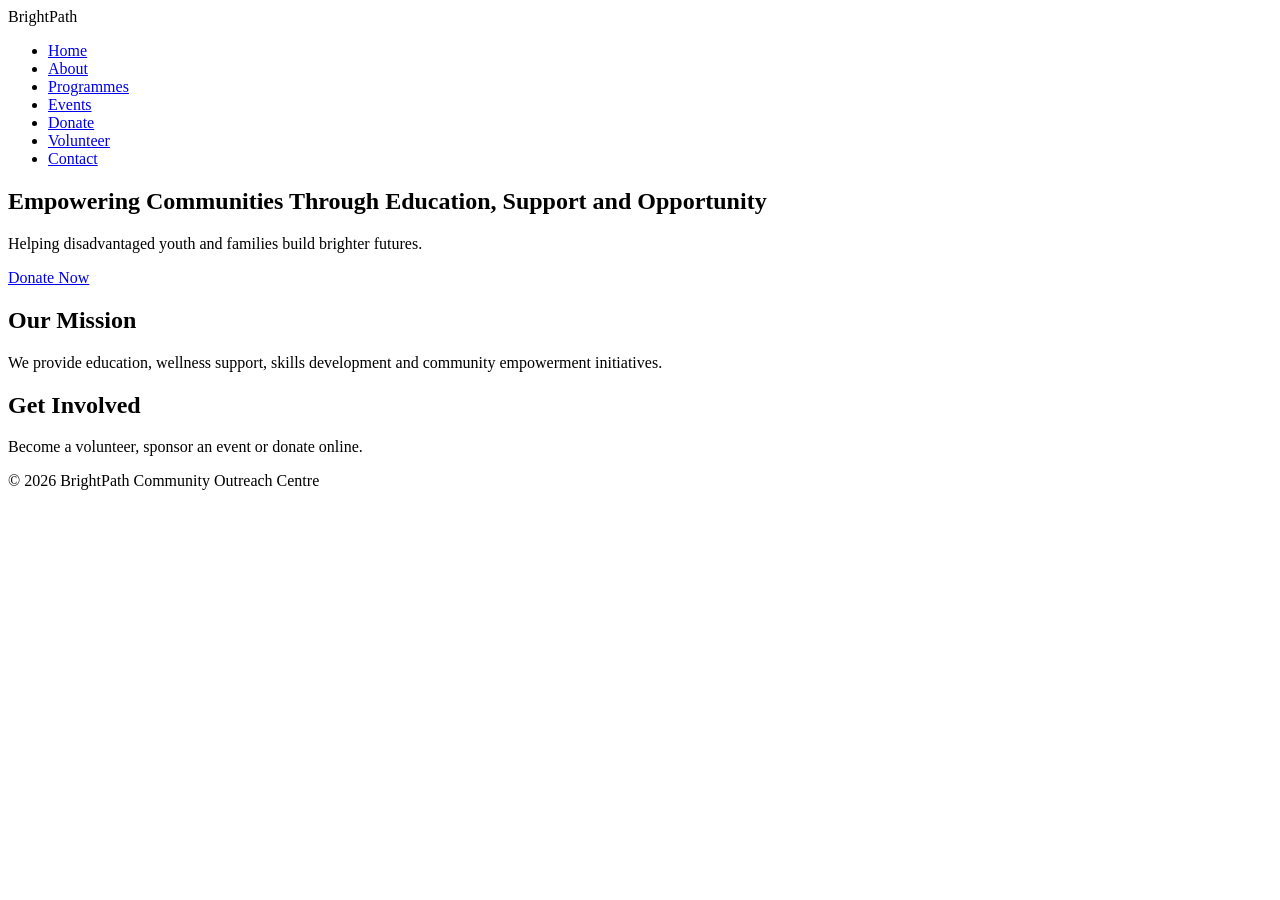
==== index.html @ 3cd53d57 "Add files via upload" ====
<!DOCTYPE html>
<html lang="en">
<head>
<meta charset="UTF-8">
<meta name="viewport" content="width=device-width, initial-scale=1.0">
<title>BrightPath | Home</title>
<link rel="stylesheet" href="css/style.css">
<script defer src="js/script.js"></script>
</head>
<body>
<!-- Main site header -->
<header>
<div class="logo">BrightPath</div>
<nav>
<ul>
<li><a href="index.html">Home</a></li>
<li><a href="about.html">About</a></li>
<li><a href="programmes.html">Programmes</a></li>
<li><a href="events.html">Events</a></li>
<li><a href="donate.html">Donate</a></li>
<li><a href="volunteer.html">Volunteer</a></li>
<li><a href="contact.html">Contact</a></li>
</ul>
</nav>
</header>
<main>
<section class="hero">
<h1>Empowering Communities Through Education, Support and Opportunity</h1>
<p>Helping disadvantaged youth and families build brighter futures.</p>
<a href="donate.html" class="btn">Donate Now</a>
</section>
<section>
<h2>Our Mission</h2>
<p>We provide education, wellness support, skills development and community empowerment initiatives.</p>
</section>
<section>
<h2>Get Involved</h2>
<p>Become a volunteer, sponsor an event or donate online.</p>
</section>
</main>
<footer><p>&copy; 2026 BrightPath Community Outreach Centre</p></footer>
</body>
</html>
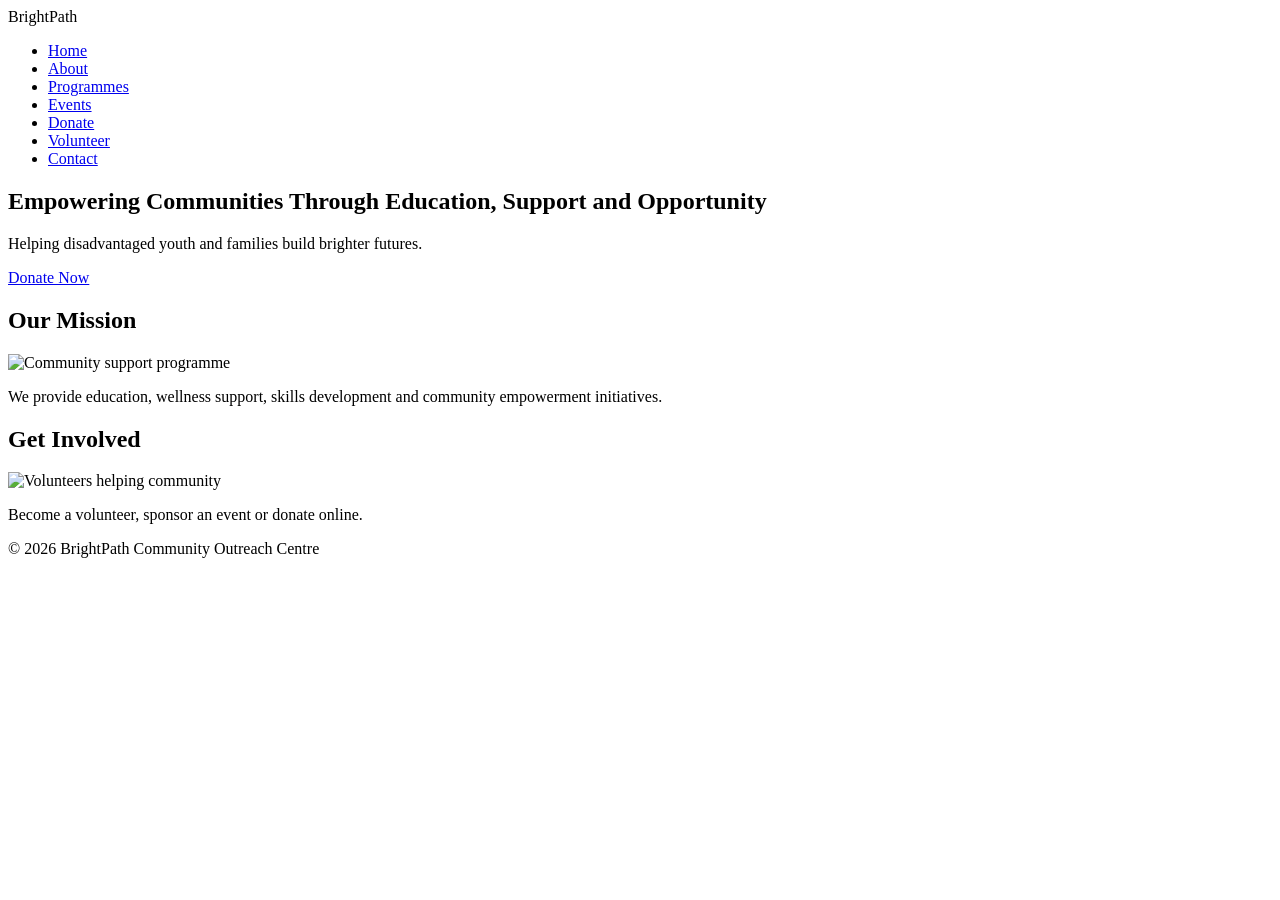
==== commit 3ccf56e7: "Add files via upload" ====
--- a/index.html
+++ b/index.html
@@ -5,6 +5,15 @@
 <meta name="viewport" content="width=device-width, initial-scale=1.0">
 <title>BrightPath | Home</title>
 <link rel="stylesheet" href="css/style.css">
+<link rel="stylesheet" type="text/css" href="assets/css/bootstrap.min.css">
+
+    <link rel="stylesheet" type="text/css" href="assets/css/font-awesome.css">
+
+    <link rel="stylesheet" href="assets/css/templatemo-hexashop.css">
+
+    <link rel="stylesheet" href="assets/css/owl-carousel.css">
+
+    <link rel="stylesheet" href="assets/css/lightbox.css">
 <script defer src="js/script.js"></script>
 </head>
 <body>
@@ -31,10 +40,12 @@
 </section>
 <section>
 <h2>Our Mission</h2>
+<img src="images/community.jpg" alt="Community support programme">
 <p>We provide education, wellness support, skills development and community empowerment initiatives.</p>
 </section>
 <section>
 <h2>Get Involved</h2>
+<img src="images/volunteer.jpg" alt="Volunteers helping community">
 <p>Become a volunteer, sponsor an event or donate online.</p>
 </section>
 </main>
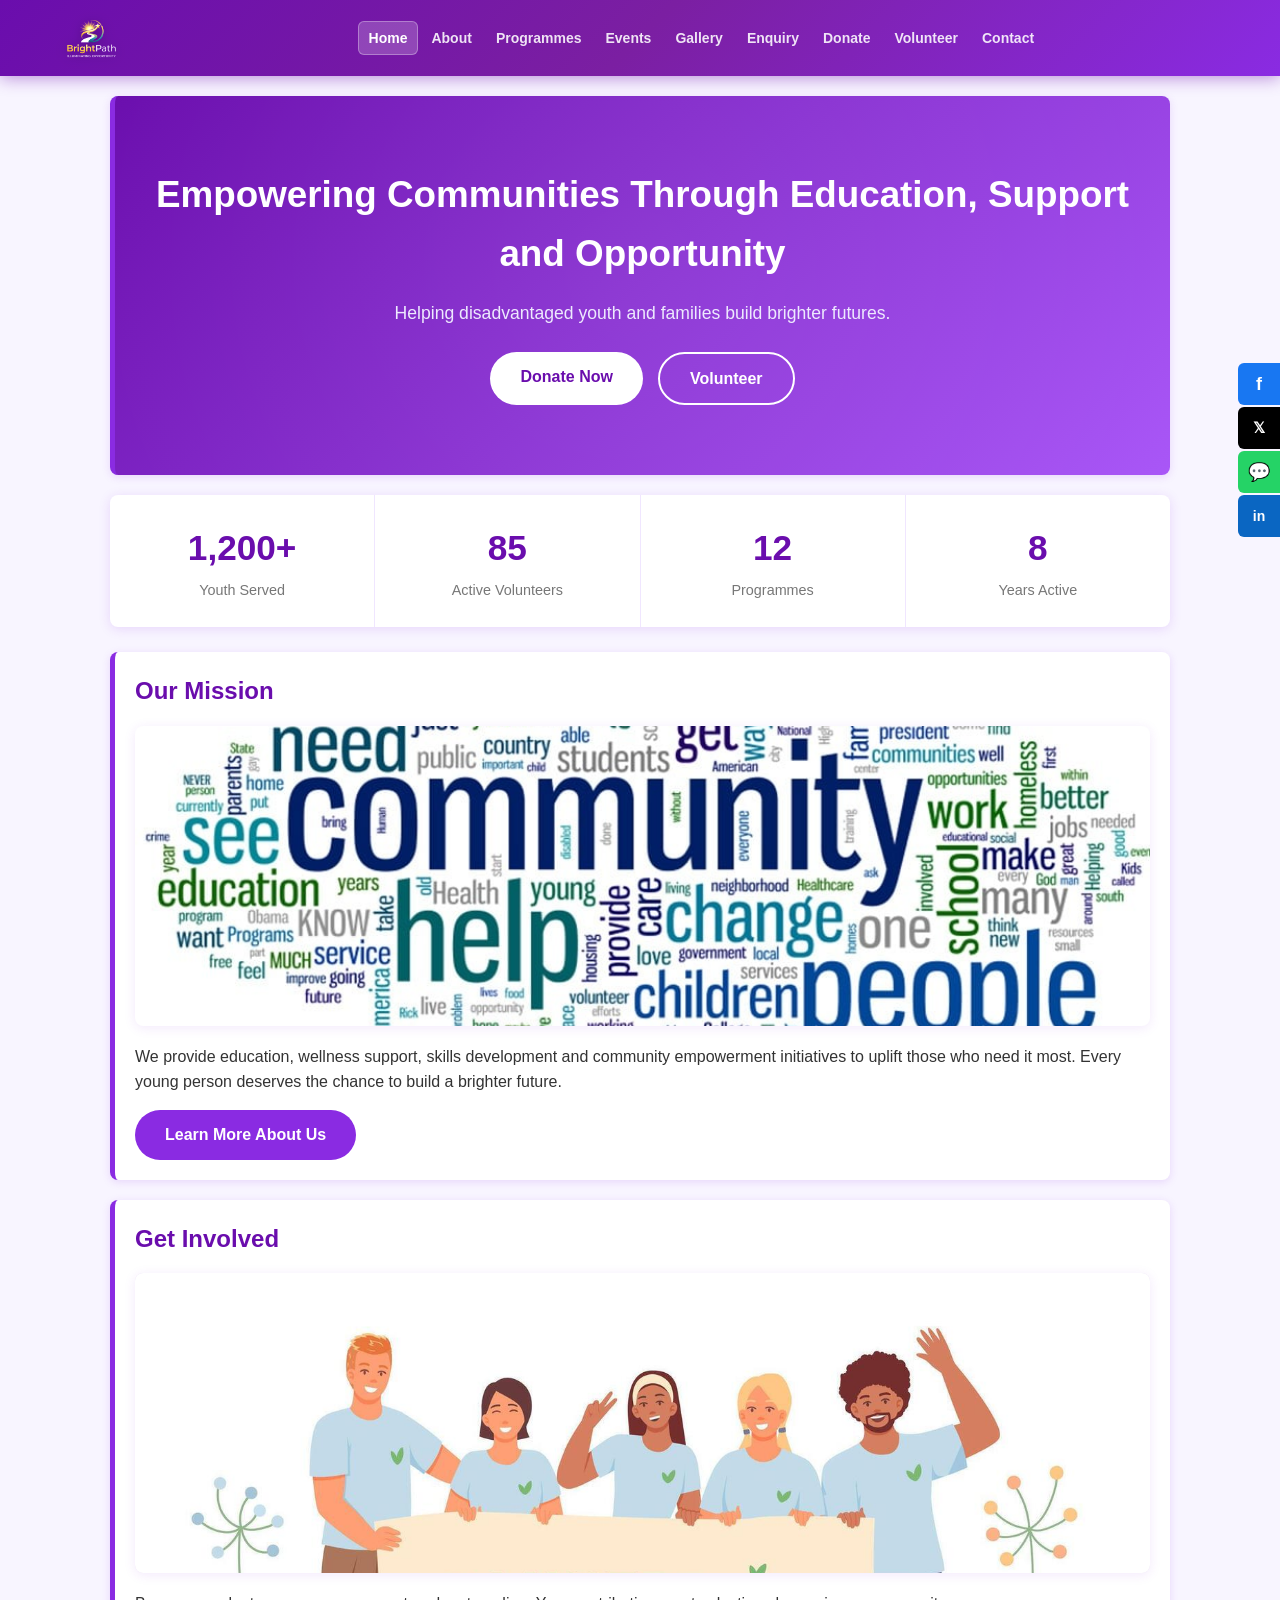
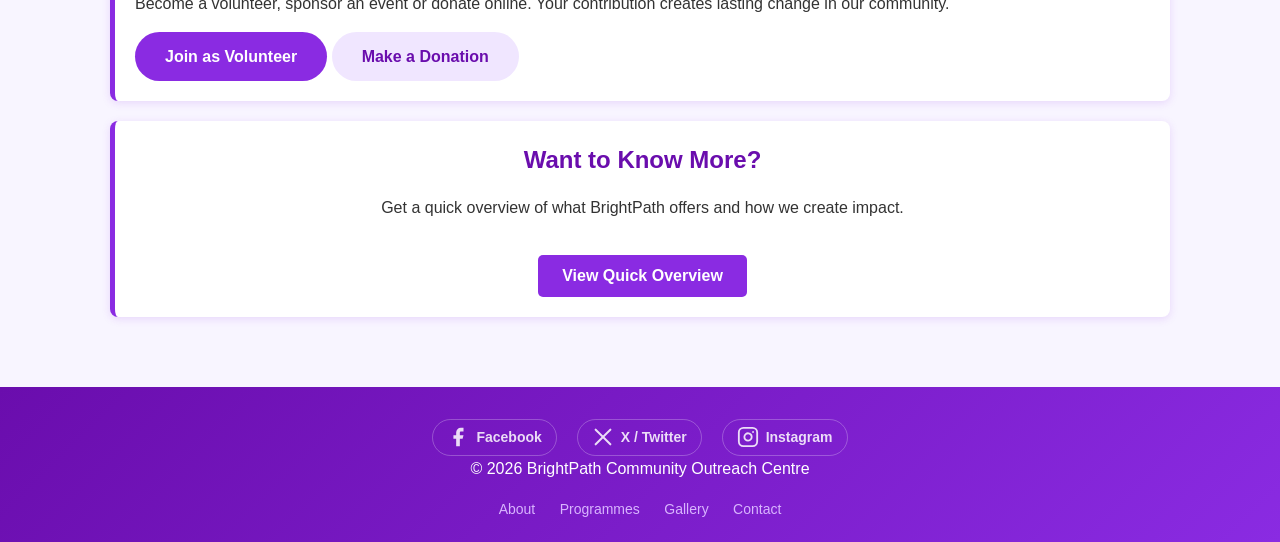
==== commit e30a21bb: "Add files via upload" ====
--- a/index.html
+++ b/index.html
@@ -1,54 +1,231 @@
-<!DOCTYPE html>
-<html lang="en">
-<head>
-<meta charset="UTF-8">
-<meta name="viewport" content="width=device-width, initial-scale=1.0">
-<title>BrightPath | Home</title>
-<link rel="stylesheet" href="css/style.css">
-<link rel="stylesheet" type="text/css" href="assets/css/bootstrap.min.css">
-
-    <link rel="stylesheet" type="text/css" href="assets/css/font-awesome.css">
-
-    <link rel="stylesheet" href="assets/css/templatemo-hexashop.css">
-
-    <link rel="stylesheet" href="assets/css/owl-carousel.css">
-
-    <link rel="stylesheet" href="assets/css/lightbox.css">
-<script defer src="js/script.js"></script>
-</head>
-<body>
-<!-- Main site header -->
-<header>
-<div class="logo">BrightPath</div>
-<nav>
-<ul>
-<li><a href="index.html">Home</a></li>
-<li><a href="about.html">About</a></li>
-<li><a href="programmes.html">Programmes</a></li>
-<li><a href="events.html">Events</a></li>
-<li><a href="donate.html">Donate</a></li>
-<li><a href="volunteer.html">Volunteer</a></li>
-<li><a href="contact.html">Contact</a></li>
-</ul>
-</nav>
-</header>
-<main>
-<section class="hero">
-<h1>Empowering Communities Through Education, Support and Opportunity</h1>
-<p>Helping disadvantaged youth and families build brighter futures.</p>
-<a href="donate.html" class="btn">Donate Now</a>
-</section>
-<section>
-<h2>Our Mission</h2>
-<img src="images/community.jpg" alt="Community support programme">
-<p>We provide education, wellness support, skills development and community empowerment initiatives.</p>
-</section>
-<section>
-<h2>Get Involved</h2>
-<img src="images/volunteer.jpg" alt="Volunteers helping community">
-<p>Become a volunteer, sponsor an event or donate online.</p>
-</section>
-</main>
-<footer><p>&copy; 2026 BrightPath Community Outreach Centre</p></footer>
-</body>
-</html>+<!DOCTYPE html>
+<html lang="en-ZA">
+<head>
+  <!-- Encoding & Viewport -->
+  <meta charset="UTF-8">
+  <meta name="viewport" content="width=device-width, initial-scale=1.0">
+
+  <!-- Primary SEO -->
+  <title>BrightPath | Empowering Youth in Johannesburg</title>
+  <meta name="description" content="BrightPath provides free education, skills training and wellness support to disadvantaged youth and families in Johannesburg, South Africa. Donate or volunteer today.">
+  <meta name="keywords" content="community outreach Johannesburg, youth development South Africa, free education Soweto, disadvantaged youth support, volunteer Johannesburg, donate charity South Africa">
+  <meta name="author" content="BrightPath Community Outreach Centre">
+  <meta name="robots" content="index, follow, max-snippet:-1, max-image-preview:large, max-video-preview:-1">
+  <link rel="canonical" href="https://www.brightpath.org.za/index.html">
+  <link rel="alternate" hreflang="en-ZA" href="https://www.brightpath.org.za/index.html">
+
+  <!-- Open Graph (Facebook / LinkedIn / WhatsApp) -->
+  <meta property="og:type" content="website">
+  <meta property="og:title" content="BrightPath Community Outreach Centre | Empowering Youth in Johannesburg">
+  <meta property="og:description" content="BrightPath provides free education, skills training and wellness support to disadvantaged youth and families in Johannesburg, South Africa. Donate or volunteer today.">
+  <meta property="og:url" content="https://www.brightpath.org.za/index.html">
+  <meta property="og:site_name" content="BrightPath Community Outreach Centre">
+  <meta property="og:image" content="https://www.brightpath.org.za/images/og-image.jpg">
+  <meta property="og:image:width" content="1200">
+  <meta property="og:image:height" content="630">
+  <meta property="og:locale" content="en_ZA">
+
+  <!-- Twitter / X Card -->
+  <meta name="twitter:card" content="summary_large_image">
+  <meta name="twitter:site" content="@brightpathsa">
+  <meta name="twitter:title" content="BrightPath Community Outreach Centre | Empowering Youth in Johannesburg">
+  <meta name="twitter:description" content="BrightPath provides free education, skills training and wellness support to disadvantaged youth and families in Johannesburg, South Africa. Donate or volunteer today.">
+  <meta name="twitter:image" content="https://www.brightpath.org.za/images/og-image.jpg">
+
+  <!-- Local SEO & Geo -->
+  <meta name="geo.region" content="ZA-GP">
+  <meta name="geo.placename" content="Soweto, Johannesburg">
+  <meta name="geo.position" content="-26.2631;27.8587">
+  <meta name="ICBM" content="-26.2631, 27.8587">
+
+  <!-- Performance: Resource Hints -->
+  <link rel="preconnect" href="https://code.jquery.com">
+  <link rel="dns-prefetch" href="https://code.jquery.com">
+  <link rel="preconnect" href="https://images.unsplash.com" crossorigin>
+  <link rel="dns-prefetch" href="https://images.unsplash.com">
+
+  <!-- Favicon -->
+  <link rel="icon" type="image/svg+xml" href="data:image/svg+xml,<svg xmlns='http://www.w3.org/2000/svg' viewBox='0 0 32 32'><rect width='32' height='32' rx='6' fill='%238a2be2'/><text x='16' y='22' font-family='Arial' font-size='18' font-weight='bold' text-anchor='middle' fill='white'>B</text></svg>">
+  <link rel="apple-touch-icon" href="data:image/svg+xml,<svg xmlns='http://www.w3.org/2000/svg' viewBox='0 0 32 32'><rect width='32' height='32' rx='6' fill='%238a2be2'/><text x='16' y='22' font-family='Arial' font-size='18' font-weight='bold' text-anchor='middle' fill='white'>B</text></svg>">
+
+  <!-- Stylesheet -->
+  <link rel="stylesheet" href="css/style.css">
+
+  <!-- Structured Data (Schema.org JSON-LD) -->
+  <script type="application/ld+json">
+{
+  "@context": "https://schema.org",
+  "@type": "NGO",
+  "name": "BrightPath Community Outreach Centre",
+  "url": "https://www.brightpath.org.za",
+  "logo": "https://www.brightpath.org.za/images/logo.png",
+  "description": "BrightPath provides free education, skills training and wellness support to disadvantaged youth and families in Johannesburg.",
+  "address": {
+    "@type": "PostalAddress",
+    "streetAddress": "42 Ubuntu Street",
+    "addressLocality": "Soweto",
+    "addressRegion": "Gauteng",
+    "postalCode": "1804",
+    "addressCountry": "ZA"
+  },
+  "contactPoint": {
+    "@type": "ContactPoint",
+    "telephone": "+27-11-555-1234",
+    "contactType": "customer service",
+    "email": "info@brightpath.org.za",
+    "availableLanguage": "English"
+  },
+  "sameAs": [
+    "https://www.facebook.com/brightpathsa",
+    "https://www.twitter.com/brightpathsa",
+    "https://www.instagram.com/brightpathsa"
+  ],
+  "areaServed": {
+    "@type": "City",
+    "name": "Johannesburg"
+  },
+  "foundingDate": "2018",
+  "nonprofit": true
+}
+</script>
+
+  <script src="https://code.jquery.com/jquery-3.7.1.min.js"></script>
+  <noscript><style>.reveal{opacity:1!important;transform:none!important}</style></noscript>
+</head>
+<body>
+
+<a href="#main-content" id="skip-to-content" style="position:absolute;left:-9999px;top:4px;z-index:9999;background:#6a0dad;color:white;padding:8px 16px;border-radius:4px;font-weight:bold;text-decoration:none" onfocus="this.style.left='4px'" onblur="this.style.left='-9999px'">Skip to main content</a>
+<header role="banner">
+  <div class="header-inner">
+  <a href="index.html" class="logo-wrap" aria-label="BrightPath Home">
+      <img src="images/Bright_path_logo.png"
+           alt="BrightPath Community Outreach Centre"
+           class="site-logo">
+    </a>
+    <nav aria-label="Primary navigation">
+    <ul>
+      <li><a href="index.html" class="active">Home</a></li>
+      <li><a href="about.html">About</a></li>
+      <li><a href="programmes.html">Programmes</a></li>
+      <li><a href="events.html">Events</a></li>
+      <li><a href="gallery.html">Gallery</a></li>
+      <li><a href="enquiry.html">Enquiry</a></li>
+      <li><a href="donate.html">Donate</a></li>
+      <li><a href="volunteer.html">Volunteer</a></li>
+      <li><a href="contact.html">Contact</a></li>
+    </ul>
+  </nav>
+  </div>
+</header>
+
+<main id="main-content">
+
+  <!-- HERO -->
+  <section class="hero">
+    <h1>Empowering Communities Through Education, Support and Opportunity</h1>
+    <p>Helping disadvantaged youth and families build brighter futures.</p>
+    <div class="btn-group">
+      <a href="donate.html" class="btn">Donate Now</a>
+      <a href="volunteer.html" class="btn btn-outline">Volunteer</a>
+    </div>
+  </section>
+
+  <!-- ANIMATED STATS -->
+  <div class="stats-bar reveal">
+    <div class="stat-item">
+      <span class="stat-number" data-target="1200" data-suffix="+">0</span>
+      <span class="stat-label">Youth Served</span>
+    </div>
+    <div class="stat-item">
+      <span class="stat-number" data-target="85" data-suffix="">0</span>
+      <span class="stat-label">Active Volunteers</span>
+    </div>
+    <div class="stat-item">
+      <span class="stat-number" data-target="12" data-suffix="">0</span>
+      <span class="stat-label">Programmes</span>
+    </div>
+    <div class="stat-item">
+      <span class="stat-number" data-target="8" data-suffix="">0</span>
+      <span class="stat-label">Years Active</span>
+    </div>
+  </div>
+
+  <!-- MISSION -->
+  <section class="reveal">
+    <h2>Our Mission</h2>
+    <img src="images/community.jpg" alt="Community support programme — BrightPath outreach in Johannesburg" loading="lazy" class="content-img focus-center">
+    <p>We provide education, wellness support, skills development and community empowerment
+       initiatives to uplift those who need it most. Every young person deserves the chance
+       to build a brighter future.</p>
+    <a href="about.html" class="btn btn-purple">Learn More About Us</a>
+  </section>
+
+  <!-- GET INVOLVED -->
+  <section class="reveal">
+    <h2>Get Involved</h2>
+    <img src="images/volunteer.jpg" alt="Volunteers helping community members at BrightPath" loading="lazy" class="content-img focus-top">
+    <p>Become a volunteer, sponsor an event or donate online.
+       Your contribution creates lasting change in our community.</p>
+    <div class="btn-group" style="justify-content:flex-start">
+      <a href="volunteer.html" class="btn btn-purple">Join as Volunteer</a>
+      <a href="donate.html" class="btn" style="background:#f0e6ff;color:#6a0dad">Make a Donation</a>
+    </div>
+  </section>
+
+  <!-- QUICK INFO MODAL TRIGGER -->
+  <section class="reveal" style="text-align:center">
+    <h2>Want to Know More?</h2>
+    <p>Get a quick overview of what BrightPath offers and how we create impact.</p>
+    <button data-modal="info-modal">View Quick Overview</button>
+  </section>
+
+</main>
+
+<!-- MODAL: Quick Overview -->
+<div class="modal-overlay" id="info-modal">
+  <div class="modal-box">
+    <button class="modal-close" aria-label="Close">&times;</button>
+    <span class="modal-badge">About BrightPath</span>
+    <h2 style="color:#6a0dad;margin-bottom:12px">What We Do</h2>
+    <p>BrightPath Community Outreach Centre has been serving disadvantaged communities since 2018. We run three core programme streams:</p>
+    <ul style="margin-left:20px;margin-top:8px">
+      <li><strong>Education</strong> — Tutoring, digital literacy, skills training</li>
+      <li><strong>Wellness</strong> — Mental health workshops, counselling referrals</li>
+      <li><strong>Community</strong> — Food drives, leadership camps, charity events</li>
+    </ul>
+    <p style="margin-top:12px">All programmes are free for qualifying community members.</p>
+    <a href="about.html" class="btn btn-purple" style="display:inline-block;margin-top:8px">Read Our Full Story</a>
+  </div>
+</div>
+
+<footer role="contentinfo">
+  <div class="footer-social" aria-label="BrightPath on social media">
+    <a href="https://www.facebook.com/brightpathsa" target="_blank" rel="noopener noreferrer me" aria-label="BrightPath on Facebook">
+      <svg xmlns="http://www.w3.org/2000/svg" width="22" height="22" viewBox="0 0 24 24" fill="currentColor" aria-hidden="true"><path d="M18 2h-3a5 5 0 0 0-5 5v3H7v4h3v8h4v-8h3l1-4h-4V7a1 1 0 0 1 1-1h3z"/></svg>
+      Facebook
+    </a>
+    <a href="https://www.twitter.com/brightpathsa" target="_blank" rel="noopener noreferrer me" aria-label="BrightPath on X (Twitter)">
+      <svg xmlns="http://www.w3.org/2000/svg" width="22" height="22" viewBox="0 0 24 24" fill="currentColor" aria-hidden="true"><path d="M4 4l16 16M4 20 20 4" stroke="currentColor" stroke-width="2.2" stroke-linecap="round" fill="none"/></svg>
+      X / Twitter
+    </a>
+    <a href="https://www.instagram.com/brightpathsa" target="_blank" rel="noopener noreferrer me" aria-label="BrightPath on Instagram">
+      <svg xmlns="http://www.w3.org/2000/svg" width="22" height="22" viewBox="0 0 24 24" fill="none" stroke="currentColor" stroke-width="2" stroke-linecap="round" stroke-linejoin="round" aria-hidden="true"><rect x="2" y="2" width="20" height="20" rx="5" ry="5"/><path d="M16 11.37A4 4 0 1 1 12.63 8 4 4 0 0 1 16 11.37z"/><line x1="17.5" y1="6.5" x2="17.51" y2="6.5"/></svg>
+      Instagram
+    </a>
+  </div>
+  <p>&copy; 2026 BrightPath Community Outreach Centre</p>
+  <div class="footer-links">
+    <a href="about.html">About</a>
+    <a href="programmes.html">Programmes</a>
+    <a href="gallery.html">Gallery</a>
+    <a href="contact.html">Contact</a>
+  </div>
+</footer>
+
+<button id="back-to-top" title="Back to top">&#8679;</button>
+<div id="toast"></div>
+
+<script src="js/main.js" defer></script>
+  <script src="js/seo.js" defer></script>
+</body>
+</html>
--- a/css/style.css
+++ b/css/style.css
@@ -0,0 +1,1406 @@
+/* =========================
+   CSS RESET
+========================= */
+* {
+    margin: 0;
+    padding: 0;
+    box-sizing: border-box;
+}
+
+/* =========================
+   BODY
+========================= */
+body {
+    font-family: Arial, sans-serif;
+    line-height: 1.6;
+    background-color: #f8f5ff;
+    color: #333;
+    overflow-x: hidden;
+}
+
+/* =========================
+   HEADER
+========================= */
+header {
+    background: linear-gradient(135deg, #6a0dad 0%, #7b1fa2 50%, #8a2be2 100%);
+    color: white;
+    padding: 0 24px;
+    position: sticky;
+    top: 0;
+    z-index: 1000;
+    box-shadow: 0 2px 16px rgba(106, 13, 173, 0.45);
+}
+
+.header-inner {
+    max-width: 1200px;
+    margin: 0 auto;
+    display: flex;
+    align-items: center;
+    justify-content: space-between;
+    gap: 20px;
+    min-height: 76px;
+}
+
+/* Logo — transparent, sits directly on header gradient */
+.logo-wrap {
+    display: inline-flex;
+    align-items: center;
+    text-decoration: none;
+    background: none;
+    border-radius: 0;
+    padding: 4px 0;
+    transition: transform 0.22s ease, filter 0.22s ease;
+    flex-shrink: 0;
+}
+
+.logo-wrap:hover {
+    transform: scale(1.05) translateY(-1px);
+    filter: brightness(1.12) drop-shadow(0 4px 12px rgba(255,210,80,0.35));
+}
+
+.site-logo {
+    height: 56px;
+    width: auto;
+    display: block;
+    border-radius: 0;
+    margin: 0;
+    /* Boost whites and gold so logo reads clearly on purple */
+    filter: drop-shadow(0 1px 6px rgba(0,0,0,0.30))
+            brightness(1.08);
+}
+
+/* =========================
+   NAVIGATION
+========================= */
+nav { flex: 1; display: flex; justify-content: center; }
+
+nav ul {
+    list-style: none;
+    padding: 0;
+    margin: 0;
+    display: flex;
+    flex-wrap: wrap;
+    justify-content: center;
+    align-items: center;
+    gap: 2px;
+}
+
+nav ul li { display: inline; }
+
+nav a {
+    color: rgba(255,255,255,0.88);
+    text-decoration: none;
+    font-weight: 600;
+    font-size: 14px;
+    transition: color 0.25s, background 0.25s;
+    padding: 6px 11px;
+    border-radius: 6px;
+    white-space: nowrap;
+    display: inline-block;
+}
+
+nav a:hover {
+    color: white;
+    background: rgba(255,255,255,0.14);
+}
+
+nav a.active {
+    color: white;
+    background: rgba(255,255,255,0.2);
+    box-shadow: inset 0 0 0 1px rgba(255,255,255,0.3);
+}
+
+/* =========================
+   MAIN CONTENT
+========================= */
+main {
+    max-width: 1100px;
+    margin: auto;
+    padding: 20px;
+}
+
+/* =========================
+   HERO SECTION
+========================= */
+.hero {
+    background: linear-gradient(135deg, #6a0dad, #a855f7);
+    color: white;
+    padding: 70px 30px;
+    border-radius: 8px;
+    text-align: center;
+    margin-bottom: 20px;
+    position: relative;
+    overflow: hidden;
+}
+
+.hero::before {
+    content: '';
+    position: absolute;
+    top: -50%;
+    left: -50%;
+    width: 200%;
+    height: 200%;
+    background: radial-gradient(circle, rgba(255,255,255,0.05) 0%, transparent 60%);
+    animation: pulse-bg 6s ease-in-out infinite;
+}
+
+@keyframes pulse-bg {
+    0%, 100% { transform: scale(1); opacity: 0.5; }
+    50% { transform: scale(1.1); opacity: 1; }
+}
+
+.hero h1 {
+    font-size: 2.3rem;
+    margin-bottom: 15px;
+    color: white;
+    position: relative;
+    animation: fadeInDown 0.8s ease forwards;
+}
+
+.hero p {
+    font-size: 1.1rem;
+    color: #ede9fe;
+    margin-bottom: 25px;
+    position: relative;
+    animation: fadeInUp 0.8s ease 0.2s both;
+}
+
+.hero .btn-group {
+    display: flex;
+    gap: 15px;
+    justify-content: center;
+    flex-wrap: wrap;
+    position: relative;
+    animation: fadeInUp 0.8s ease 0.4s both;
+}
+
+/* =========================
+   BUTTONS
+========================= */
+.btn {
+    display: inline-block;
+    background-color: white;
+    color: #6a0dad;
+    padding: 12px 30px;
+    border-radius: 30px;
+    text-decoration: none;
+    font-weight: bold;
+    font-size: 16px;
+    transition: background-color 0.3s, transform 0.2s, box-shadow 0.3s;
+    border: none;
+    cursor: pointer;
+    font-family: Arial, sans-serif;
+}
+
+.btn:hover {
+    background-color: #ede9fe;
+    transform: translateY(-2px);
+    box-shadow: 0 6px 20px rgba(106,13,173,0.3);
+}
+
+.btn-purple {
+    background-color: #8a2be2;
+    color: white;
+}
+
+.btn-purple:hover {
+    background-color: #6a0dad;
+    color: white;
+}
+
+.btn-outline {
+    background: transparent;
+    color: white;
+    border: 2px solid white;
+}
+
+.btn-outline:hover {
+    background: white;
+    color: #6a0dad;
+}
+
+button,
+input[type="submit"] {
+    background-color: #8a2be2;
+    color: white;
+    border: none;
+    padding: 12px 24px;
+    border-radius: 5px;
+    cursor: pointer;
+    font-size: 16px;
+    font-weight: bold;
+    margin-top: 20px;
+    font-family: Arial, sans-serif;
+    transition: background-color 0.3s, transform 0.2s, box-shadow 0.3s;
+}
+
+button:hover,
+input[type="submit"]:hover {
+    background-color: #6a0dad;
+    transform: translateY(-2px);
+    box-shadow: 0 4px 12px rgba(106,13,173,0.3);
+}
+
+/* =========================
+   STATS BAR
+========================= */
+.stats-bar {
+    display: flex;
+    justify-content: center;
+    flex-wrap: wrap;
+    gap: 0;
+    background: white;
+    border-radius: 8px;
+    box-shadow: 0 2px 12px rgba(138,43,226,0.15);
+    margin-bottom: 25px;
+    overflow: hidden;
+}
+
+.stat-item {
+    flex: 1;
+    min-width: 160px;
+    text-align: center;
+    padding: 25px 20px;
+    border-right: 1px solid #f0e6ff;
+    transition: background 0.3s;
+}
+
+.stat-item:last-child { border-right: none; }
+.stat-item:hover { background: #f8f5ff; }
+
+.stat-number {
+    font-size: 2.2rem;
+    font-weight: bold;
+    color: #6a0dad;
+    display: block;
+}
+
+.stat-label {
+    font-size: 0.9rem;
+    color: #777;
+    margin-top: 4px;
+}
+
+/* =========================
+   SECTIONS & CARDS
+========================= */
+section {
+    background-color: white;
+    padding: 20px;
+    margin-bottom: 20px;
+    border-radius: 8px;
+    border-left: 5px solid #8a2be2;
+    box-shadow: 0px 2px 8px rgba(138, 43, 226, 0.15);
+    transition: transform 0.3s, box-shadow 0.3s;
+}
+
+section:hover {
+    transform: translateY(-2px);
+    box-shadow: 0 6px 20px rgba(138,43,226,0.2);
+}
+
+.hero:hover { transform: none; box-shadow: none; }
+
+article {
+    background-color: white;
+    padding: 20px;
+    margin-bottom: 20px;
+    border-radius: 8px;
+    border-left: 5px solid #8a2be2;
+    box-shadow: 0px 2px 8px rgba(138, 43, 226, 0.15);
+    transition: transform 0.3s, box-shadow 0.3s;
+}
+
+article:hover {
+    transform: translateY(-2px);
+    box-shadow: 0 6px 20px rgba(138,43,226,0.2);
+}
+
+/* =========================
+   HEADINGS
+========================= */
+h1 { color: #6a0dad; margin-bottom: 15px; }
+h2 { color: #6a0dad; margin-bottom: 15px; }
+p  { margin-bottom: 15px; }
+
+/* =========================
+   IMAGES
+========================= */
+img {
+    max-width: 100%;
+    height: auto;
+    border-radius: 6px;
+    margin-bottom: 15px;
+    display: block;
+}
+
+/* =========================
+   CONTENT IMAGE — uniform
+   framed image on all pages
+========================= */
+.content-img {
+    width: 100%;
+    height: 300px;
+    object-fit: cover;
+    object-position: center 30%;  /* default: favour upper third where subjects usually are */
+    border-radius: 8px;
+    margin-bottom: 18px;
+    display: block;
+    background: #e8ddf5;
+    transition: transform 0.45s ease, box-shadow 0.45s ease;
+    box-shadow: 0 2px 12px rgba(138,43,226,0.10);
+}
+
+.content-img:hover {
+    transform: scale(1.015);
+    box-shadow: 0 6px 22px rgba(138,43,226,0.18);
+}
+
+/* Portrait / people shots — keep faces at the top */
+.content-img.focus-top    { object-position: center 15%; }
+/* Pure landscape / scene shots — true centre */
+.content-img.focus-center { object-position: center center; }
+/* Action / lower-body shots (e.g. food parcels, donations) */
+.content-img.focus-bottom { object-position: center 65%; }
+
+/* Event card thumbnails */
+.event-img {
+    width: 100%;
+    height: 168px;
+    object-fit: cover;
+    object-position: center 25%;   /* favour upper area where subjects are */
+    border-radius: 6px 6px 0 0;
+    margin: -22px -22px 14px -22px; /* bleed to card edges */
+    width: calc(100% + 44px);
+    display: block;
+    background: #e8ddf5;
+    transition: transform 0.4s ease;
+}
+
+.event-card:hover .event-img {
+    transform: scale(1.03);
+}
+
+/* Clip overflow on event card so bleed image stays inside */
+.event-card { overflow: hidden; }
+
+@media (max-width: 768px) {
+    .content-img { height: 230px; }
+    .event-img   { height: 140px; }
+}
+
+@media (max-width: 480px) {
+    .content-img { height: 180px; }
+    .event-img   { height: 120px; margin: -18px -18px 12px -18px; width: calc(100% + 36px); }
+}
+
+/* =========================
+   LISTS
+========================= */
+ul { margin-left: 20px; margin-bottom: 15px; }
+
+/* =========================
+   FORMS
+========================= */
+form { margin-top: 20px; }
+
+label {
+    display: block;
+    font-weight: bold;
+    margin-top: 15px;
+    margin-bottom: 4px;
+    color: #4a0080;
+}
+
+input,
+select,
+textarea {
+    width: 100%;
+    padding: 10px;
+    margin-top: 5px;
+    border: 1px solid #c9a0ff;
+    border-radius: 5px;
+    font-family: Arial, sans-serif;
+    font-size: 15px;
+    box-sizing: border-box;
+    transition: border-color 0.3s, box-shadow 0.3s;
+}
+
+input:focus,
+select:focus,
+textarea:focus {
+    outline: none;
+    border-color: #8a2be2;
+    box-shadow: 0 0 8px rgba(138, 43, 226, 0.35);
+}
+
+textarea {
+    resize: vertical;
+    min-height: 100px;
+}
+
+.form-error {
+    color: #cc0000;
+    font-size: 13px;
+    margin-top: 4px;
+    display: none;
+}
+
+.input-success { border-color: #22c55e !important; }
+.input-error   { border-color: #cc0000 !important; }
+
+/* =========================
+   CONTACT INFO
+========================= */
+.contact-info { margin-bottom: 20px; }
+.contact-info p { font-size: 1.05rem; margin-bottom: 10px; }
+.contact-info a { color: #6a0dad; text-decoration: none; font-weight: bold; }
+.contact-info a:hover { text-decoration: underline; }
+
+/* =========================
+   FOOTER
+========================= */
+footer {
+    background: linear-gradient(135deg, #6a0dad, #8a2be2);
+    color: white;
+    text-align: center;
+    padding: 20px;
+    margin-top: 30px;
+}
+
+footer .footer-links { margin-top: 8px; }
+footer .footer-links a {
+    color: #d8b4fe;
+    text-decoration: none;
+    margin: 0 10px;
+    font-size: 14px;
+    transition: color 0.3s;
+}
+footer .footer-links a:hover { color: white; }
+
+/* =========================
+   SCROLL REVEAL ANIMATION
+========================= */
+.reveal {
+    opacity: 0;
+    transform: translateY(30px);
+    transition: opacity 0.6s ease, transform 0.6s ease;
+}
+
+.reveal.visible {
+    opacity: 1;
+    transform: translateY(0);
+}
+
+/* =========================
+   KEYFRAME ANIMATIONS
+========================= */
+@keyframes fadeInDown {
+    from { opacity: 0; transform: translateY(-25px); }
+    to   { opacity: 1; transform: translateY(0); }
+}
+
+@keyframes fadeInUp {
+    from { opacity: 0; transform: translateY(25px); }
+    to   { opacity: 1; transform: translateY(0); }
+}
+
+@keyframes fadeIn {
+    from { opacity: 0; }
+    to   { opacity: 1; }
+}
+
+@keyframes slideInLeft {
+    from { opacity: 0; transform: translateX(-40px); }
+    to   { opacity: 1; transform: translateX(0); }
+}
+
+@keyframes slideInRight {
+    from { opacity: 0; transform: translateX(40px); }
+    to   { opacity: 1; transform: translateX(0); }
+}
+
+@keyframes bounceIn {
+    0%   { transform: scale(0.3); opacity: 0; }
+    50%  { transform: scale(1.05); }
+    70%  { transform: scale(0.95); }
+    100% { transform: scale(1); opacity: 1; }
+}
+
+/* =========================
+   TABS
+========================= */
+.tabs-nav {
+    display: flex;
+    flex-wrap: wrap;
+    gap: 8px;
+    margin-bottom: 20px;
+    border-bottom: 2px solid #e0d0f0;
+    padding-bottom: 10px;
+}
+
+.tab-btn {
+    background: #f0e6ff;
+    color: #6a0dad;
+    border: none;
+    padding: 10px 22px;
+    border-radius: 25px;
+    cursor: pointer;
+    font-weight: bold;
+    font-size: 15px;
+    margin-top: 0;
+    transition: background 0.3s, color 0.3s, transform 0.2s;
+}
+
+.tab-btn:hover { transform: translateY(-2px); }
+
+.tab-btn.active {
+    background: #8a2be2;
+    color: white;
+    box-shadow: 0 4px 12px rgba(138,43,226,0.3);
+}
+
+.tab-content { display: none; animation: fadeIn 0.4s ease; }
+.tab-content.active { display: block; }
+
+/* =========================
+   ACCORDION
+========================= */
+.accordion-item {
+    background: white;
+    border-radius: 8px;
+    margin-bottom: 10px;
+    border-left: 5px solid #8a2be2;
+    box-shadow: 0 2px 8px rgba(138,43,226,0.1);
+    overflow: hidden;
+}
+
+.accordion-header {
+    width: 100%;
+    background: none;
+    border: none;
+    padding: 16px 20px;
+    text-align: left;
+    font-size: 16px;
+    font-weight: bold;
+    color: #6a0dad;
+    cursor: pointer;
+    display: flex;
+    justify-content: space-between;
+    align-items: center;
+    margin-top: 0;
+    transition: background 0.3s;
+}
+
+.accordion-header:hover {
+    background: #f8f5ff;
+    transform: none;
+    box-shadow: none;
+}
+
+.accordion-icon {
+    font-size: 20px;
+    transition: transform 0.35s ease;
+    color: #8a2be2;
+}
+
+.accordion-item.open .accordion-icon { transform: rotate(45deg); }
+
+.accordion-body {
+    max-height: 0;
+    overflow: hidden;
+    transition: max-height 0.4s ease, padding 0.3s ease;
+    padding: 0 20px;
+}
+
+.accordion-item.open .accordion-body {
+    max-height: 400px;
+    padding: 0 20px 18px;
+}
+
+/* =========================
+   MODAL
+========================= */
+.modal-overlay {
+    display: none;
+    position: fixed;
+    inset: 0;
+    background: rgba(30,0,60,0.65);
+    z-index: 9000;
+    align-items: center;
+    justify-content: center;
+    backdrop-filter: blur(3px);
+}
+
+.modal-overlay.open { display: flex; animation: fadeIn 0.25s ease; }
+
+.modal-box {
+    background: white;
+    border-radius: 12px;
+    padding: 35px 30px;
+    max-width: 520px;
+    width: 90%;
+    position: relative;
+    border-top: 5px solid #8a2be2;
+    animation: bounceIn 0.4s ease;
+    max-height: 80vh;
+    overflow-y: auto;
+}
+
+.modal-close {
+    position: absolute;
+    top: 12px;
+    right: 16px;
+    background: none;
+    border: none;
+    font-size: 26px;
+    color: #999;
+    cursor: pointer;
+    margin-top: 0;
+    transition: color 0.2s, transform 0.2s;
+    padding: 0;
+    line-height: 1;
+}
+
+.modal-close:hover {
+    color: #6a0dad;
+    transform: rotate(90deg);
+    background: none;
+    box-shadow: none;
+}
+
+.modal-badge {
+    display: inline-block;
+    background: #f0e6ff;
+    color: #6a0dad;
+    font-size: 13px;
+    font-weight: bold;
+    padding: 4px 14px;
+    border-radius: 20px;
+    margin-bottom: 12px;
+}
+
+/* =========================
+   EVENTS GRID
+========================= */
+.search-bar-wrap {
+    display: flex;
+    gap: 10px;
+    margin-bottom: 20px;
+    flex-wrap: wrap;
+    align-items: center;
+}
+
+#event-search {
+    flex: 1;
+    min-width: 180px;
+    padding: 11px 16px;
+    border: 2px solid #c9a0ff;
+    border-radius: 30px;
+    font-size: 15px;
+    transition: border-color 0.3s, box-shadow 0.3s;
+    margin-top: 0;
+}
+
+#event-search:focus {
+    border-color: #8a2be2;
+    box-shadow: 0 0 8px rgba(138,43,226,0.3);
+}
+
+.filter-btns { display: flex; gap: 8px; flex-wrap: wrap; }
+
+.filter-btn {
+    background: #f0e6ff;
+    color: #6a0dad;
+    border: none;
+    padding: 9px 18px;
+    border-radius: 20px;
+    cursor: pointer;
+    font-weight: bold;
+    font-size: 14px;
+    margin-top: 0;
+    transition: background 0.3s, color 0.3s;
+}
+
+.filter-btn.active,
+.filter-btn:hover {
+    background: #8a2be2;
+    color: white;
+    transform: none;
+    box-shadow: none;
+}
+
+.events-grid {
+    display: grid;
+    grid-template-columns: repeat(auto-fill, minmax(300px, 1fr));
+    gap: 20px;
+}
+
+.event-card {
+    background: white;
+    border-radius: 10px;
+    border-left: 5px solid #8a2be2;
+    box-shadow: 0 2px 10px rgba(138,43,226,0.15);
+    padding: 22px;
+    cursor: pointer;
+    transition: transform 0.3s, box-shadow 0.3s;
+    animation: fadeInUp 0.5s ease both;
+}
+
+.event-card:hover {
+    transform: translateY(-5px);
+    box-shadow: 0 10px 28px rgba(138,43,226,0.25);
+}
+
+.event-card h3 { color: #6a0dad; margin-bottom: 8px; }
+
+.event-date {
+    display: inline-block;
+    background: #f0e6ff;
+    color: #6a0dad;
+    font-size: 13px;
+    font-weight: bold;
+    padding: 3px 12px;
+    border-radius: 15px;
+    margin-bottom: 10px;
+}
+
+.event-category {
+    display: inline-block;
+    font-size: 12px;
+    font-weight: bold;
+    padding: 3px 10px;
+    border-radius: 12px;
+    margin-left: 6px;
+}
+
+.cat-education { background: #dbeafe; color: #1d4ed8; }
+.cat-community  { background: #dcfce7; color: #15803d; }
+.cat-leadership { background: #fef9c3; color: #854d0e; }
+.cat-wellness   { background: #fce7f3; color: #9d174d; }
+
+.no-results {
+    text-align: center;
+    color: #999;
+    padding: 40px;
+    font-size: 16px;
+    grid-column: 1/-1;
+}
+
+/* =========================
+   GALLERY
+========================= */
+.gallery-grid {
+    display: grid;
+    grid-template-columns: repeat(auto-fill, minmax(230px, 1fr));
+    gap: 14px;
+    margin-top: 20px;
+}
+
+.gallery-item {
+    position: relative;
+    border-radius: 8px;
+    overflow: hidden;
+    cursor: pointer;
+    aspect-ratio: 4/3;
+    box-shadow: 0 2px 8px rgba(138,43,226,0.15);
+}
+
+.gallery-item img {
+    width: 100%;
+    height: 100%;
+    object-fit: cover;
+    display: block;
+    margin: 0;
+    transition: transform 0.4s ease;
+    border-radius: 0;
+}
+
+.gallery-item:hover img { transform: scale(1.07); }
+
+.gallery-overlay {
+    position: absolute;
+    inset: 0;
+    background: rgba(106,13,173,0.6);
+    display: flex;
+    align-items: center;
+    justify-content: center;
+    opacity: 0;
+    transition: opacity 0.3s ease;
+}
+
+.gallery-item:hover .gallery-overlay { opacity: 1; }
+
+.gallery-overlay span {
+    color: white;
+    font-size: 30px;
+    transform: scale(0.7);
+    transition: transform 0.3s;
+}
+
+.gallery-item:hover .gallery-overlay span { transform: scale(1); }
+
+/* =========================
+   LIGHTBOX
+========================= */
+.lightbox {
+    display: none;
+    position: fixed;
+    inset: 0;
+    background: rgba(10,0,30,0.92);
+    z-index: 9999;
+    align-items: center;
+    justify-content: center;
+    animation: fadeIn 0.3s ease;
+}
+
+.lightbox.open { display: flex; }
+
+.lightbox-inner {
+    position: relative;
+    max-width: 880px;
+    width: 92%;
+    text-align: center;
+}
+
+.lightbox-inner img {
+    max-width: 100%;
+    max-height: 75vh;
+    border-radius: 8px;
+    box-shadow: 0 0 40px rgba(138,43,226,0.5);
+    margin: 0 auto;
+    display: block;
+    animation: bounceIn 0.4s ease;
+}
+
+.lightbox-caption {
+    color: #d8b4fe;
+    margin-top: 14px;
+    font-size: 15px;
+}
+
+.lightbox-close {
+    position: absolute;
+    top: -40px;
+    right: 0;
+    background: none;
+    border: none;
+    color: white;
+    font-size: 32px;
+    cursor: pointer;
+    margin: 0;
+    padding: 0;
+    transition: transform 0.25s, color 0.25s;
+    line-height: 1;
+}
+
+.lightbox-close:hover {
+    transform: rotate(90deg);
+    color: #d8b4fe;
+    background: none;
+    box-shadow: none;
+}
+
+.lightbox-arrow {
+    position: absolute;
+    top: 50%;
+    transform: translateY(-50%);
+    background: rgba(255,255,255,0.12);
+    border: none;
+    color: white;
+    font-size: 26px;
+    padding: 12px 16px;
+    border-radius: 50%;
+    cursor: pointer;
+    margin: 0;
+    transition: background 0.25s;
+    line-height: 1;
+}
+
+.lightbox-arrow:hover {
+    background: rgba(138,43,226,0.5);
+    box-shadow: none;
+    transform: translateY(-50%);
+}
+
+.lightbox-prev { left: -60px; }
+.lightbox-next { right: -60px; }
+
+/* =========================
+   MAP
+========================= */
+#map {
+    height: 380px;
+    border-radius: 8px;
+    margin-top: 15px;
+    border: 2px solid #c9a0ff;
+    z-index: 1;
+}
+
+/* =========================
+   TEAM CARDS
+========================= */
+.team-grid {
+    display: grid;
+    grid-template-columns: repeat(auto-fill, minmax(200px, 1fr));
+    gap: 18px;
+    margin-top: 15px;
+}
+
+.team-card {
+    background: white;
+    border-radius: 10px;
+    padding: 22px 16px;
+    text-align: center;
+    box-shadow: 0 2px 10px rgba(138,43,226,0.12);
+    transition: transform 0.3s, box-shadow 0.3s;
+    border-top: 4px solid #8a2be2;
+}
+
+.team-card:hover {
+    transform: translateY(-6px);
+    box-shadow: 0 12px 28px rgba(138,43,226,0.22);
+}
+
+.team-avatar {
+    width: 72px;
+    height: 72px;
+    border-radius: 50%;
+    background: linear-gradient(135deg, #6a0dad, #a855f7);
+    margin: 0 auto 12px;
+    display: flex;
+    align-items: center;
+    justify-content: center;
+    font-size: 28px;
+    color: white;
+    font-weight: bold;
+}
+
+.team-name { font-weight: bold; color: #6a0dad; margin-bottom: 4px; }
+.team-role { font-size: 13px; color: #888; }
+
+/* =========================
+   TOAST NOTIFICATION
+========================= */
+#toast {
+    position: fixed;
+    bottom: 30px;
+    right: 30px;
+    background: #6a0dad;
+    color: white;
+    padding: 14px 24px;
+    border-radius: 8px;
+    font-weight: bold;
+    box-shadow: 0 6px 20px rgba(106,13,173,0.4);
+    z-index: 9998;
+    opacity: 0;
+    transform: translateY(20px);
+    transition: opacity 0.4s, transform 0.4s;
+    pointer-events: none;
+}
+
+#toast.show {
+    opacity: 1;
+    transform: translateY(0);
+}
+
+/* =========================
+   BACK TO TOP
+========================= */
+#back-to-top {
+    position: fixed;
+    bottom: 30px;
+    left: 30px;
+    background: #8a2be2;
+    color: white;
+    border: none;
+    width: 44px;
+    height: 44px;
+    border-radius: 50%;
+    font-size: 20px;
+    cursor: pointer;
+    display: none;
+    align-items: center;
+    justify-content: center;
+    box-shadow: 0 4px 14px rgba(138,43,226,0.4);
+    transition: background 0.3s, transform 0.2s;
+    margin: 0;
+    padding: 0;
+}
+
+#back-to-top.visible { display: flex; animation: fadeIn 0.3s; }
+#back-to-top:hover { background: #6a0dad; transform: translateY(-3px); box-shadow: 0 6px 18px rgba(106,13,173,0.45); }
+
+/* =========================
+   PROGRAMME ICON CARDS
+========================= */
+.prog-icon {
+    font-size: 2.2rem;
+    margin-bottom: 10px;
+    display: block;
+}
+
+/* =========================
+   RESPONSIVE — TABLET
+========================= */
+@media (max-width: 768px) {
+    nav ul { flex-direction: column; align-items: center; }
+    nav a  { display: block; margin: 6px 0; }
+    body   { font-size: 14px; }
+    main   { padding: 12px; }
+    .stats-bar { flex-direction: column; }
+    .stat-item { border-right: none; border-bottom: 1px solid #f0e6ff; }
+    .lightbox-prev { left: -10px; }
+    .lightbox-next { right: -10px; }
+}
+
+/* =========================
+   RESPONSIVE — MOBILE
+========================= */
+@media (max-width: 480px) {
+    header    { padding: 15px; }
+    h1        { font-size: 22px; }
+    h2        { font-size: 20px; }
+    .hero h1  { font-size: 1.5rem; }
+    button, input[type="submit"] { width: 100%; }
+    .filter-btns { justify-content: center; }
+    .events-grid { grid-template-columns: 1fr; }
+    .gallery-grid { grid-template-columns: repeat(2, 1fr); }
+}
+
+/* =========================
+   FORM VALIDATION STATES
+========================= */
+.input-error {
+    border-color: #cc0000 !important;
+    background: #fff5f5 !important;
+}
+
+.input-success {
+    border-color: #22c55e !important;
+    background: #f0fdf4 !important;
+}
+
+.form-error {
+    display: none;
+    color: #cc0000;
+    font-size: 13px;
+    margin-top: 4px;
+    padding-left: 2px;
+}
+
+.char-counter {
+    display: block;
+    font-size: 12px;
+    color: #888;
+    text-align: right;
+    margin-top: 4px;
+}
+
+/* =========================
+   DYNAMIC FORM SECTIONS
+========================= */
+.dynamic-section {
+    display: none;
+    border-top: 2px dashed #c9a0ff;
+    margin-top: 20px;
+    padding-top: 18px;
+    animation: fadeIn 0.35s ease;
+}
+
+.dynamic-section h3 {
+    color: #6a0dad;
+    margin-bottom: 14px;
+    font-size: 17px;
+}
+
+.field-hint {
+    font-size: 12px;
+    color: #999;
+    margin-top: 3px;
+    display: block;
+}
+
+/* =========================
+   RESPONSE CARD
+========================= */
+.response-card {
+    background: white;
+    border-radius: 12px;
+    border-left: 5px solid #22c55e;
+    box-shadow: 0 4px 20px rgba(34,197,94,0.15);
+    padding: 28px 24px;
+    animation: bounceIn 0.5s ease;
+}
+
+.response-icon {
+    font-size: 3rem;
+    margin-bottom: 10px;
+    display: block;
+    text-align: center;
+}
+
+.response-card h2 {
+    text-align: center;
+    color: #15803d;
+    margin-bottom: 14px;
+}
+
+.response-table {
+    width: 100%;
+    border-collapse: collapse;
+    margin: 16px 0;
+    font-size: 15px;
+}
+
+.response-table th {
+    background: #f0fdf4;
+    color: #166534;
+    padding: 9px 14px;
+    text-align: left;
+    width: 38%;
+    border-bottom: 1px solid #dcfce7;
+    font-weight: bold;
+}
+
+.response-table td {
+    padding: 9px 14px;
+    border-bottom: 1px solid #f0fdf4;
+    color: #333;
+}
+
+.response-next {
+    background: #f8f5ff;
+    border-left: 4px solid #8a2be2;
+    border-radius: 6px;
+    padding: 14px 16px;
+    margin-top: 14px;
+}
+
+.response-next ol {
+    margin-left: 18px;
+    margin-top: 8px;
+}
+
+.response-next li {
+    margin-bottom: 6px;
+    font-size: 14px;
+    color: #444;
+}
+
+/* =========================
+   EMAIL PREVIEW (contact)
+========================= */
+.email-preview {
+    background: #f8f5ff;
+    border: 1px solid #c9a0ff;
+    border-radius: 8px;
+    padding: 14px 16px;
+    font-size: 14px;
+    color: #333;
+}
+
+.email-preview p { margin-bottom: 6px; }
+
+/* =========================
+   ENQUIRY TYPE SELECTOR
+========================= */
+.enquiry-type-grid {
+    display: grid;
+    grid-template-columns: repeat(auto-fit, minmax(170px, 1fr));
+    gap: 12px;
+    margin-top: 8px;
+}
+
+.enquiry-type-card {
+    border: 2px solid #c9a0ff;
+    border-radius: 10px;
+    padding: 16px 12px;
+    text-align: center;
+    cursor: pointer;
+    transition: border-color 0.25s, background 0.25s, transform 0.2s;
+    background: white;
+    user-select: none;
+}
+
+.enquiry-type-card:hover {
+    border-color: #8a2be2;
+    background: #f8f5ff;
+    transform: translateY(-2px);
+}
+
+.enquiry-type-card.selected {
+    border-color: #8a2be2;
+    background: #f0e6ff;
+    box-shadow: 0 0 0 3px rgba(138,43,226,0.2);
+}
+
+.enquiry-type-card .card-icon { font-size: 2rem; display: block; margin-bottom: 8px; }
+.enquiry-type-card .card-label { font-weight: bold; color: #6a0dad; font-size: 14px; }
+.enquiry-type-card .card-desc  { font-size: 12px; color: #888; margin-top: 4px; }
+
+/* Required field asterisk */
+.required-star { color: #cc0000; margin-left: 2px; }
+
+/* Progress steps */
+.form-steps {
+    display: flex;
+    gap: 0;
+    margin-bottom: 24px;
+    counter-reset: step;
+}
+
+.form-step {
+    flex: 1;
+    text-align: center;
+    font-size: 13px;
+    font-weight: bold;
+    color: #bbb;
+    position: relative;
+    padding-bottom: 10px;
+}
+
+.form-step::after {
+    content: '';
+    position: absolute;
+    bottom: 0;
+    left: 0;
+    width: 100%;
+    height: 3px;
+    background: #e0d0f0;
+    border-radius: 2px;
+}
+
+.form-step.active { color: #6a0dad; }
+.form-step.active::after { background: #8a2be2; }
+.form-step.done { color: #22c55e; }
+.form-step.done::after { background: #22c55e; }
+
+@media (max-width: 480px) {
+    .response-table th,
+    .response-table td { display: block; width: 100%; padding: 7px 10px; }
+    .response-table th { border-bottom: none; }
+}
+
+/* =========================
+   CONTACT INFO CARDS
+========================= */
+.contact-info-card {
+    background: white;
+    border: 1px solid #e0d0f0;
+    border-radius: 10px;
+    padding: 18px 14px;
+    display: flex;
+    flex-direction: column;
+    gap: 4px;
+    text-decoration: none;
+    color: #333;
+    transition: transform 0.25s, box-shadow 0.25s, border-color 0.25s;
+    box-shadow: 0 2px 6px rgba(138,43,226,0.08);
+}
+
+.contact-info-card:hover {
+    transform: translateY(-3px);
+    box-shadow: 0 8px 20px rgba(138,43,226,0.18);
+    border-color: #8a2be2;
+}
+
+.contact-info-card strong { color: #6a0dad; font-size: 15px; }
+.contact-info-card span   { font-size: 14px; color: #555; }
+
+/* Two-column form grid responsive */
+@media (max-width: 600px) {
+    div[style*="grid-template-columns:1fr 1fr"] {
+        grid-template-columns: 1fr !important;
+    }
+}
+
+/* =========================
+   GALLERY THUMBNAIL FOCUS
+========================= */
+/* Each gallery thumb gets object-position tuned to its subject */
+.gallery-item:nth-child(1)  img { object-position: center 20%; }  /* classroom — faces */
+.gallery-item:nth-child(2)  img { object-position: center 15%; }  /* teacher — face */
+.gallery-item:nth-child(3)  img { object-position: center 25%; }  /* children seated */
+.gallery-item:nth-child(4)  img { object-position: center 40%; }  /* food sorting — hands */
+.gallery-item:nth-child(5)  img { object-position: center 30%; }  /* food parcels */
+.gallery-item:nth-child(6)  img { object-position: center 35%; }  /* donation point */
+.gallery-item:nth-child(7)  img { object-position: center center; } /* team at table */
+.gallery-item:nth-child(8)  img { object-position: center 20%; }  /* mentor — faces */
+.gallery-item:nth-child(9)  img { object-position: center 30%; }  /* workshop table */
+.gallery-item:nth-child(10) img { object-position: center 20%; }  /* youth group — faces */
+.gallery-item:nth-child(11) img { object-position: center 25%; }  /* boys — faces */
+.gallery-item:nth-child(12) img { object-position: center 20%; }  /* volunteers — faces */
+
+/* =========================
+   HEADER RESPONSIVE
+========================= */
+@media (max-width: 900px) {
+    .header-inner {
+        flex-direction: column;
+        align-items: center;
+        padding: 14px 0 10px;
+        min-height: unset;
+        gap: 10px;
+    }
+
+    nav { justify-content: center; width: 100%; }
+
+    nav ul {
+        justify-content: center;
+        gap: 2px;
+    }
+
+    nav a {
+        font-size: 13px;
+        padding: 5px 8px;
+    }
+
+    .site-logo { height: 44px; }
+}
+
+@media (max-width: 480px) {
+    header { padding: 0 12px; }
+
+    .site-logo { height: 38px; }
+
+    .logo-wrap { padding: 5px 10px; border-radius: 10px; }
+
+    nav a { font-size: 12px; padding: 4px 6px; }
+}
+
+/* =========================
+   FOOTER SOCIAL LINKS
+========================= */
+.footer-social {
+    display: flex;
+    justify-content: center;
+    gap: 20px;
+    margin-top: 12px;
+    flex-wrap: wrap;
+}
+
+.footer-social a {
+    display: inline-flex;
+    align-items: center;
+    gap: 7px;
+    color: rgba(255,255,255,0.85);
+    text-decoration: none;
+    font-size: 14px;
+    font-weight: 600;
+    padding: 6px 14px;
+    border-radius: 20px;
+    border: 1px solid rgba(255,255,255,0.25);
+    transition: background 0.25s, color 0.25s, border-color 0.25s;
+}
+
+.footer-social a:hover {
+    background: rgba(255,255,255,0.15);
+    color: white;
+    border-color: rgba(255,255,255,0.5);
+}
+
+@media (max-width: 480px) {
+    .footer-social { gap: 10px; }
+    .footer-social a { font-size: 13px; padding: 5px 10px; }
+}
